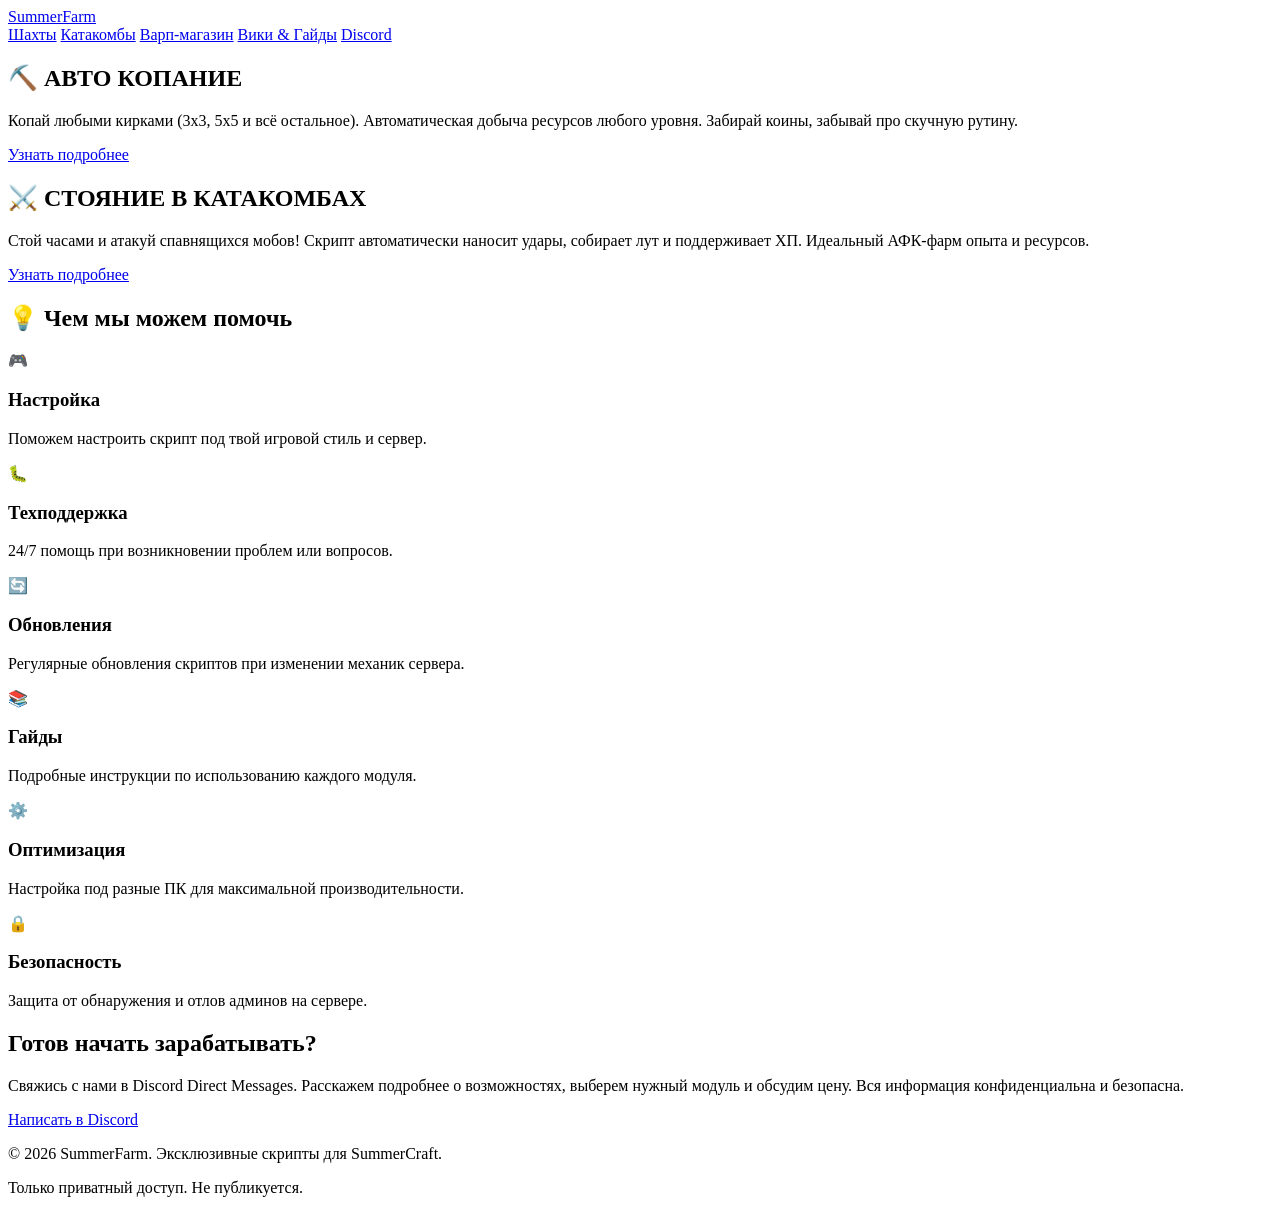
==== index.html @ befe3ccd "Create index.html" ====
<!DOCTYPE html>
<html lang="ru">
<head>
    <meta charset="UTF-8">
    <meta name="viewport" content="width=device-width, initial-scale=1.0">
    <title>SummerFarm - Автофарм для SummerCraft</title>
    <link rel="stylesheet" href="style.css">
</head>
<body>
    <!-- HEADER -->
    <header>
        <a href="index.html" class="logo">SummerFarm</a>
        <nav>
            <a href="mines.html">Шахты</a>
            <a href="catacombs.html">Катакомбы</a>
            <a href="warp.html">Варп-магазин</a>
            <a href="wiki.html">Вики & Гайды</a>
            <a href="#cta" class="btn-discord">Discord</a>
        </nav>
    </header>

    <!-- HERO SPLIT SCREEN -->
    <section class="hero">
        <div class="hero-section hero-left">
            <h1 class="hero-title">⛏️ АВТО КОПАНИЕ</h1>
            <p class="hero-subtitle">
                Копай любыми кирками (3x3, 5x5 и всё остальное). Автоматическая добыча ресурсов любого уровня. Забирай коины, забывай про скучную рутину.
            </p>
            <a href="mines.html" class="btn-hero">Узнать подробнее</a>
        </div>
        <div class="hero-section hero-right">
            <h1 class="hero-title">⚔️ СТОЯНИЕ В КАТАКОМБАХ</h1>
            <p class="hero-subtitle">
                Стой часами и атакуй спавнящихся мобов! Скрипт автоматически наносит удары, собирает лут и поддерживает ХП. Идеальный АФК-фарм опыта и ресурсов.
            </p>
            <a href="catacombs.html" class="btn-hero">Узнать подробнее</a>
        </div>
    </section>

    <!-- FEATURES SECTION -->
    <section class="features-section">
        <h2 class="features-title">💡 Чем мы можем помочь</h2>
        <div class="features-grid">
            <div class="feature-item">
                <div class="feature-icon">🎮</div>
                <h3 class="feature-title">Настройка</h3>
                <p class="feature-text">Поможем настроить скрипт под твой игровой стиль и сервер.</p>
            </div>

            <div class="feature-item">
                <div class="feature-icon">🐛</div>
                <h3 class="feature-title">Техподдержка</h3>
                <p class="feature-text">24/7 помощь при возникновении проблем или вопросов.</p>
            </div>

            <div class="feature-item">
                <div class="feature-icon">🔄</div>
                <h3 class="feature-title">Обновления</h3>
                <p class="feature-text">Регулярные обновления скриптов при изменении механик сервера.</p>
            </div>

            <div class="feature-item">
                <div class="feature-icon">📚</div>
                <h3 class="feature-title">Гайды</h3>
                <p class="feature-text">Подробные инструкции по использованию каждого модуля.</p>
            </div>

            <div class="feature-item">
                <div class="feature-icon">⚙️</div>
                <h3 class="feature-title">Оптимизация</h3>
                <p class="feature-text">Настройка под разные ПК для максимальной производительности.</p>
            </div>

            <div class="feature-item">
                <div class="feature-icon">🔒</div>
                <h3 class="feature-title">Безопасность</h3>
                <p class="feature-text">Защита от обнаружения и отлов админов на сервере.</p>
            </div>
        </div>
    </section>

    <!-- CTA SECTION -->
    <section class="cta-section" id="cta">
        <h2 class="cta-title">Готов начать зарабатывать?</h2>
        <p class="cta-text">
            Свяжись с нами в Discord Direct Messages. Расскажем подробнее о возможностях, выберем нужный модуль и обсудим цену. Вся информация конфиденциальна и безопасна.
        </p>
        <a href="https://discord.com/users/YOUR_DISCORD_ID" class="btn-cta" target="_blank">Написать в Discord</a>
    </section>

    <!-- FOOTER -->
    <footer>
        <p>© 2026 SummerFarm. Эксклюзивные скрипты для SummerCraft.</p>
        <p>Только приватный доступ. Не публикуется.</p>
    </footer>

    <script src="script.js"></script>
</body>
</html>
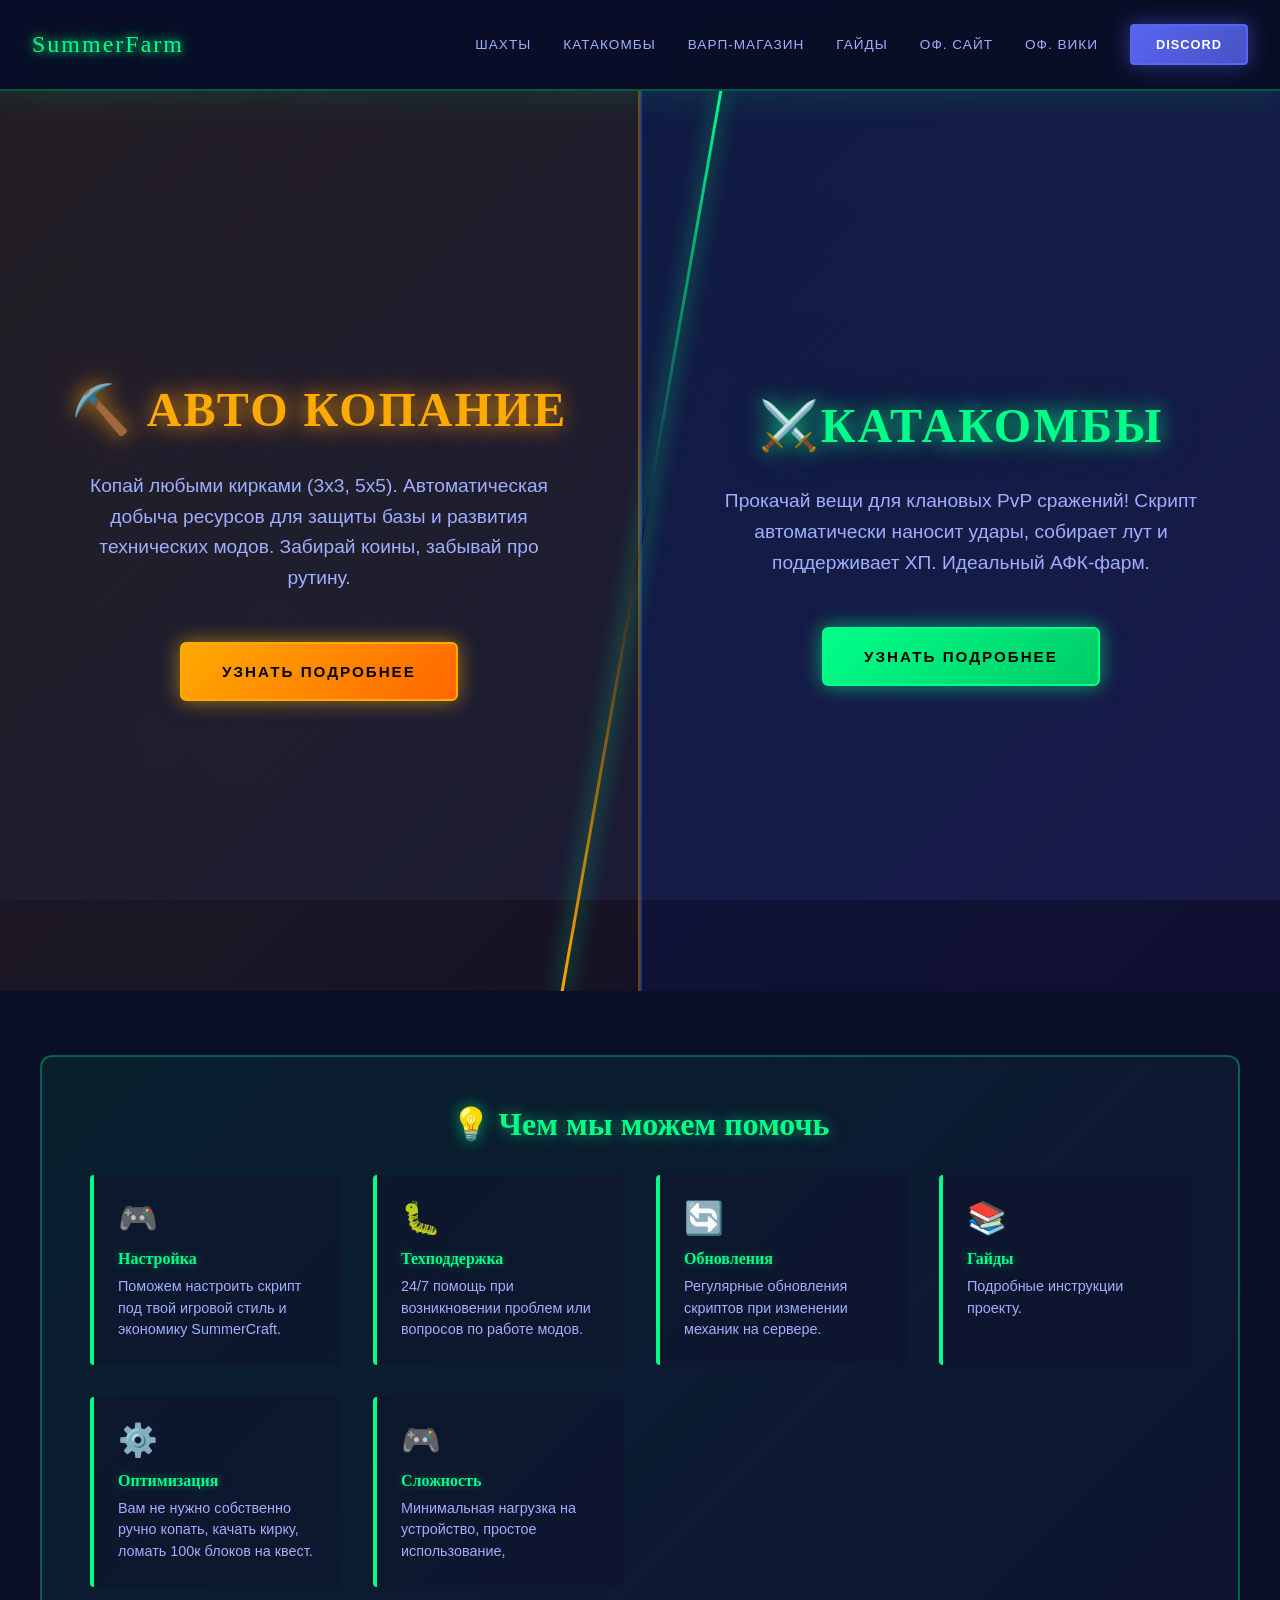
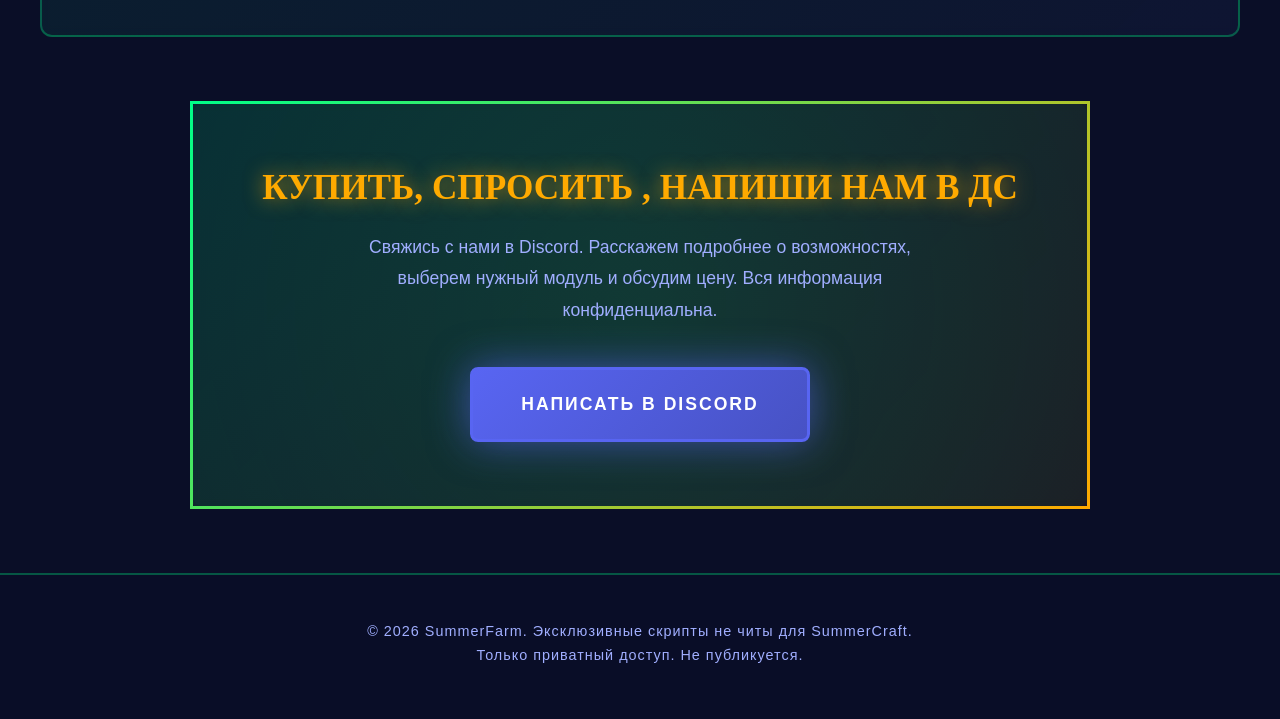
==== commit 46ef2c5e: "Update index.html" ====
--- a/index.html
+++ b/index.html
@@ -3,94 +3,92 @@
 <head>
     <meta charset="UTF-8">
     <meta name="viewport" content="width=device-width, initial-scale=1.0">
+    <meta name="description" content="Приватный автофарм для SummerCraft. Добывай ресурсы для технической и магической сборки без вайпов 24/7. Стабильная работа скриптов.">
     <title>SummerFarm - Автофарм для SummerCraft</title>
     <link rel="stylesheet" href="style.css">
 </head>
 <body>
-    <!-- HEADER -->
     <header>
         <a href="index.html" class="logo">SummerFarm</a>
         <nav>
             <a href="mines.html">Шахты</a>
             <a href="catacombs.html">Катакомбы</a>
             <a href="warp.html">Варп-магазин</a>
-            <a href="wiki.html">Вики & Гайды</a>
+            <a href="wiki.html">Гайды</a>
+            <a href="https://summercraft.net/" target="_blank">Оф. Сайт</a>
+            <a href="https://summercraft.net/wiki" target="_blank">Оф. Вики</a>
             <a href="#cta" class="btn-discord">Discord</a>
         </nav>
     </header>
 
-    <!-- HERO SPLIT SCREEN -->
     <section class="hero">
         <div class="hero-section hero-left">
             <h1 class="hero-title">⛏️ АВТО КОПАНИЕ</h1>
             <p class="hero-subtitle">
-                Копай любыми кирками (3x3, 5x5 и всё остальное). Автоматическая добыча ресурсов любого уровня. Забирай коины, забывай про скучную рутину.
+                Копай любыми кирками (3x3, 5x5). Автоматическая добыча ресурсов для защиты базы и развития технических модов. Забирай коины, забывай про рутину.
             </p>
             <a href="mines.html" class="btn-hero">Узнать подробнее</a>
         </div>
         <div class="hero-section hero-right">
-            <h1 class="hero-title">⚔️ СТОЯНИЕ В КАТАКОМБАХ</h1>
+            <h1 class="hero-title">⚔️КАТАКОМБЫ</h1>
             <p class="hero-subtitle">
-                Стой часами и атакуй спавнящихся мобов! Скрипт автоматически наносит удары, собирает лут и поддерживает ХП. Идеальный АФК-фарм опыта и ресурсов.
+                Прокачай вещи для клановых PvP сражений! Скрипт автоматически наносит удары, собирает лут и поддерживает ХП. Идеальный АФК-фарм.
             </p>
             <a href="catacombs.html" class="btn-hero">Узнать подробнее</a>
         </div>
     </section>
 
-    <!-- FEATURES SECTION -->
     <section class="features-section">
         <h2 class="features-title">💡 Чем мы можем помочь</h2>
         <div class="features-grid">
             <div class="feature-item">
                 <div class="feature-icon">🎮</div>
                 <h3 class="feature-title">Настройка</h3>
-                <p class="feature-text">Поможем настроить скрипт под твой игровой стиль и сервер.</p>
+                <p class="feature-text">Поможем настроить скрипт под твой игровой стиль и экономику SummerCraft.</p>
             </div>
 
             <div class="feature-item">
                 <div class="feature-icon">🐛</div>
                 <h3 class="feature-title">Техподдержка</h3>
-                <p class="feature-text">24/7 помощь при возникновении проблем или вопросов.</p>
+                <p class="feature-text">24/7 помощь при возникновении проблем или вопросов по работе модов.</p>
             </div>
 
             <div class="feature-item">
                 <div class="feature-icon">🔄</div>
                 <h3 class="feature-title">Обновления</h3>
-                <p class="feature-text">Регулярные обновления скриптов при изменении механик сервера.</p>
+                <p class="feature-text">Регулярные обновления скриптов при изменении механик на сервере.</p>
             </div>
 
             <div class="feature-item">
                 <div class="feature-icon">📚</div>
                 <h3 class="feature-title">Гайды</h3>
-                <p class="feature-text">Подробные инструкции по использованию каждого модуля.</p>
+                <p class="feature-text">Подробные инструкции проекту.</p>
             </div>
 
             <div class="feature-item">
                 <div class="feature-icon">⚙️</div>
                 <h3 class="feature-title">Оптимизация</h3>
-                <p class="feature-text">Настройка под разные ПК для максимальной производительности.</p>
+                <p class="feature-text">Вам не нужно собственно ручно копать, качать кирку, ломать 100к блоков на квест.</p>
             </div>
 
             <div class="feature-item">
-                <div class="feature-icon">🔒</div>
-                <h3 class="feature-title">Безопасность</h3>
-                <p class="feature-text">Защита от обнаружения и отлов админов на сервере.</p>
+                <div class="feature-icon">🎮</div>
+                <h3 class="feature-title">Сложность</h3>
+                <p class="feature-text">Минимальная нагрузка на устройство, простое использование, </p>
             </div>
         </div>
     </section>
 
-    <!-- CTA SECTION -->
     <section class="cta-section" id="cta">
-        <h2 class="cta-title">Готов начать зарабатывать?</h2>
+        <h2 class="cta-title">Купить, спросить , напиши нам в дс</h2>
         <p class="cta-text">
-            Свяжись с нами в Discord Direct Messages. Расскажем подробнее о возможностях, выберем нужный модуль и обсудим цену. Вся информация конфиденциальна и безопасна.
+            Свяжись с нами в Discord. Расскажем подробнее о возможностях, выберем нужный модуль и обсудим цену. Вся информация конфиденциальна.
         </p>
-        <a href="https://discord.com/users/YOUR_DISCORD_ID" class="btn-cta" target="_blank">Написать в Discord</a>
+        <a href="https://discord.com/users/657635749520343040" class="btn-cta" target="_blank">Написать в Discord</a>
     </section>
 
-    <!-- FOOTER -->
     <footer>
-        <p>© 2026 SummerFarm. Эксклюзивные скрипты для SummerCraft.</p>
+        <p>© 2026 SummerFarm. Эксклюзивные скрипты не читы для SummerCraft.</p>
         <p>Только приватный доступ. Не публикуется.</p>
     </footer>
 
--- a/style.css
+++ b/style.css
@@ -0,0 +1,716 @@
+* {
+    margin: 0;
+    padding: 0;
+    box-sizing: border-box;
+}
+
+:root {
+    --accent-green: #00ff88;
+    --accent-gold: #ffaa00;
+    --accent-purple: #ff00ff;
+    --dark-bg: #0a0e27;
+    --card-bg: rgba(15, 20, 45, 0.85);
+    --text-primary: #e0e6ff;
+    --text-secondary: #a0aeff;
+}
+
+@import url('https://fonts.googleapis.com/css2?family=Orbitron:wght@400;700;900&family=Press+Start+2P&display=swap');
+
+html {
+    scroll-behavior: smooth;
+}
+
+body {
+    font-family: 'Orbitron', sans-serif;
+    color: var(--text-primary);
+    background: var(--dark-bg);
+    overflow-x: hidden;
+    position: relative;
+}
+
+body::before {
+    content: '';
+    position: fixed;
+    top: 0;
+    left: 0;
+    width: 100%;
+    height: 100%;
+    background: 
+        linear-gradient(135deg, rgba(10, 14, 39, 0.75) 0%, rgba(20, 30, 70, 0.8) 100%),
+        radial-gradient(circle at 20% 80%, rgba(0, 255, 136, 0.05) 0%, transparent 50%),
+        radial-gradient(circle at 80% 20%, rgba(255, 170, 0, 0.03) 0%, transparent 50%);
+    pointer-events: none;
+    z-index: -1;
+}
+
+/* ===== HEADER ===== */
+header {
+    position: sticky;
+    top: 0;
+    z-index: 1000;
+    background: rgba(10, 14, 39, 0.95);
+    backdrop-filter: blur(10px);
+    border-bottom: 2px solid rgba(0, 255, 136, 0.3);
+    padding: 1.5rem 2rem;
+    display: flex;
+    justify-content: space-between;
+    align-items: center;
+    gap: 3rem;
+    box-shadow: 0 8px 32px rgba(0, 255, 136, 0.1);
+}
+
+.logo {
+    font-family: 'Press Start 2P', cursive;
+    font-size: 1.5rem;
+    color: var(--accent-green);
+    text-shadow: 0 0 10px var(--accent-green), 0 0 20px rgba(0, 255, 136, 0.5);
+    letter-spacing: 2px;
+    white-space: nowrap;
+    text-decoration: none;
+    display: inline-block;
+}
+
+.logo:hover {
+    text-shadow: 0 0 15px var(--accent-green), 0 0 30px rgba(0, 255, 136, 0.7);
+}
+
+nav {
+    display: flex;
+    gap: 2rem;
+    align-items: center;
+    flex-wrap: wrap;
+}
+
+nav a {
+    color: var(--text-secondary);
+    text-decoration: none;
+    font-size: 0.85rem;
+    text-transform: uppercase;
+    letter-spacing: 1px;
+    transition: all 0.3s ease;
+    position: relative;
+    padding: 0.5rem 0;
+}
+
+nav a::after {
+    content: '';
+    position: absolute;
+    bottom: -5px;
+    left: 0;
+    width: 0%;
+    height: 2px;
+    background: var(--accent-green);
+    transition: width 0.3s ease;
+}
+
+nav a:hover {
+    color: var(--accent-green);
+}
+
+nav a:hover::after {
+    width: 100%;
+}
+
+.btn-discord {
+    background: linear-gradient(135deg, #5865f2, #4752c4);
+    color: #fff;
+    padding: 0.7rem 1.5rem;
+    border-radius: 4px;
+    font-weight: 700;
+    text-transform: uppercase;
+    letter-spacing: 1px;
+    cursor: pointer;
+    transition: all 0.3s ease;
+    border: 2px solid #5865f2;
+    font-size: 0.8rem;
+    box-shadow: 0 0 20px rgba(88, 101, 242, 0.5);
+    text-decoration: none;
+    display: inline-block;
+}
+
+.btn-discord:hover {
+    transform: scale(1.05);
+    box-shadow: 0 0 30px rgba(88, 101, 242, 0.8);
+    background: linear-gradient(135deg, #4752c4, #3d4699);
+}
+
+/* ===== HERO SPLIT SCREEN ===== */
+.hero {
+    display: grid;
+    grid-template-columns: 1fr 1fr;
+    min-height: 100vh;
+    position: relative;
+    overflow: hidden;
+}
+
+.hero::before {
+    content: '';
+    position: absolute;
+    top: 0;
+    left: 50%;
+    width: 3px;
+    height: 100%;
+    background: linear-gradient(180deg, var(--accent-green) 0%, transparent 50%, var(--accent-gold) 100%);
+    transform: skewX(-10deg);
+    z-index: 10;
+    box-shadow: 0 0 20px var(--accent-green);
+}
+
+.hero-section {
+    display: flex;
+    flex-direction: column;
+    justify-content: center;
+    align-items: center;
+    padding: 3rem;
+    text-align: center;
+    position: relative;
+    overflow: hidden;
+    transition: all 0.5s ease;
+    cursor: pointer;
+}
+
+.hero-section::before {
+    content: '';
+    position: absolute;
+    top: 0;
+    left: 0;
+    width: 100%;
+    height: 100%;
+    background: radial-gradient(circle at center, rgba(0, 255, 136, 0.05) 0%, transparent 80%);
+    opacity: 0;
+    transition: opacity 0.5s ease;
+    z-index: -1;
+}
+
+.hero-section:hover::before {
+    opacity: 1;
+}
+
+.hero-section:hover {
+    transform: scale(1.02);
+}
+
+.hero-left {
+    background: linear-gradient(135deg, rgba(255, 170, 0, 0.1) 0%, rgba(255, 100, 0, 0.05) 100%);
+    border-right: 2px solid rgba(255, 170, 0, 0.3);
+}
+
+.hero-right {
+    background: linear-gradient(135deg, rgba(50, 100, 255, 0.1) 0%, rgba(150, 50, 255, 0.05) 100%);
+    border-left: 2px solid rgba(100, 150, 255, 0.3);
+}
+
+.hero-title {
+    font-family: 'Press Start 2P', cursive;
+    font-size: 3rem;
+    color: var(--accent-gold);
+    margin-bottom: 2rem;
+    text-shadow: 0 0 20px rgba(255, 170, 0, 0.8), 0 0 40px rgba(255, 100, 0, 0.4);
+    letter-spacing: 2px;
+    line-height: 1.2;
+    animation: titleGlow 3s ease-in-out infinite;
+}
+
+.hero-right .hero-title {
+    color: var(--accent-green);
+    text-shadow: 0 0 20px rgba(0, 255, 136, 0.8), 0 0 40px rgba(0, 150, 100, 0.4);
+}
+
+@keyframes titleGlow {
+    0%, 100% { text-shadow: 0 0 20px rgba(255, 170, 0, 0.8), 0 0 40px rgba(255, 100, 0, 0.4); }
+    50% { text-shadow: 0 0 30px rgba(255, 170, 0, 1), 0 0 60px rgba(255, 100, 0, 0.6); }
+}
+
+.hero-right .hero-title {
+    animation: titleGlow2 3s ease-in-out infinite;
+}
+
+@keyframes titleGlow2 {
+    0%, 100% { text-shadow: 0 0 20px rgba(0, 255, 136, 0.8), 0 0 40px rgba(0, 150, 100, 0.4); }
+    50% { text-shadow: 0 0 30px rgba(0, 255, 136, 1), 0 0 60px rgba(0, 150, 100, 0.6); }
+}
+
+.hero-subtitle {
+    font-size: 1.2rem;
+    color: var(--text-secondary);
+    margin-bottom: 3rem;
+    max-width: 500px;
+    line-height: 1.6;
+    font-weight: 400;
+}
+
+.btn-hero {
+    background: linear-gradient(135deg, var(--accent-gold), #ff6600);
+    color: #000;
+    padding: 1.2rem 2.5rem;
+    border-radius: 6px;
+    font-weight: 700;
+    text-transform: uppercase;
+    letter-spacing: 2px;
+    cursor: pointer;
+    border: 2px solid var(--accent-gold);
+    font-size: 0.95rem;
+    transition: all 0.3s ease;
+    box-shadow: 0 0 20px rgba(255, 170, 0, 0.6);
+    text-decoration: none;
+    display: inline-block;
+}
+
+.hero-right .btn-hero {
+    background: linear-gradient(135deg, var(--accent-green), #00cc66);
+    border-color: var(--accent-green);
+    box-shadow: 0 0 20px rgba(0, 255, 136, 0.6);
+}
+
+.btn-hero:hover {
+    transform: translateY(-3px);
+    box-shadow: 0 0 30px rgba(255, 170, 0, 1), 0 0 60px rgba(255, 100, 0, 0.5);
+}
+
+.hero-right .btn-hero:hover {
+    box-shadow: 0 0 30px rgba(0, 255, 136, 1), 0 0 60px rgba(0, 150, 100, 0.5);
+}
+
+/* ===== SECTIONS ===== */
+.section {
+    padding: 5rem 2rem;
+    max-width: 1200px;
+    margin: 0 auto;
+}
+
+.section-title {
+    font-family: 'Press Start 2P', cursive;
+    font-size: 2.5rem;
+    color: var(--accent-green);
+    margin-bottom: 1rem;
+    text-shadow: 0 0 15px rgba(0, 255, 136, 0.6);
+    text-align: center;
+    letter-spacing: 1px;
+}
+
+.section-description {
+    text-align: center;
+    color: var(--text-secondary);
+    margin-bottom: 3rem;
+    font-size: 1.1rem;
+    max-width: 700px;
+    margin-left: auto;
+    margin-right: auto;
+}
+
+/* ===== CARDS GRID ===== */
+.cards-grid {
+    display: grid;
+    grid-template-columns: repeat(auto-fit, minmax(320px, 1fr));
+    gap: 2rem;
+    margin-bottom: 3rem;
+}
+
+.card {
+    background: var(--card-bg);
+    border: 2px solid rgba(0, 255, 136, 0.3);
+    border-radius: 8px;
+    padding: 2rem;
+    position: relative;
+    overflow: hidden;
+    transition: all 0.3s ease;
+    backdrop-filter: blur(5px);
+    cursor: pointer;
+}
+
+.card::before {
+    content: '';
+    position: absolute;
+    top: -50%;
+    left: -50%;
+    width: 200%;
+    height: 200%;
+    background: radial-gradient(circle, rgba(0, 255, 136, 0.1) 0%, transparent 70%);
+    opacity: 0;
+    transition: opacity 0.3s ease;
+}
+
+.card:hover::before {
+    opacity: 1;
+}
+
+.card:hover {
+    transform: translateY(-8px);
+    border-color: var(--accent-green);
+    box-shadow: 0 0 30px rgba(0, 255, 136, 0.5), inset 0 0 20px rgba(0, 255, 136, 0.05);
+}
+
+.card.premium {
+    border-color: var(--accent-purple);
+    background: rgba(255, 0, 255, 0.08);
+}
+
+.card.premium:hover {
+    border-color: var(--accent-purple);
+    box-shadow: 0 0 30px rgba(255, 0, 255, 0.5), inset 0 0 20px rgba(255, 0, 255, 0.05);
+}
+
+.card-icon {
+    font-size: 2.5rem;
+    margin-bottom: 1rem;
+}
+
+.card-title {
+    font-family: 'Press Start 2P', cursive;
+    font-size: 1.3rem;
+    color: var(--accent-green);
+    margin-bottom: 0.8rem;
+    text-shadow: 0 0 10px rgba(0, 255, 136, 0.4);
+}
+
+.card.premium .card-title {
+    color: var(--accent-purple);
+    text-shadow: 0 0 10px rgba(255, 0, 255, 0.6);
+}
+
+.card-badge {
+    display: inline-block;
+    padding: 0.4rem 0.8rem;
+    border-radius: 3px;
+    font-size: 0.75rem;
+    font-weight: 700;
+    text-transform: uppercase;
+    letter-spacing: 1px;
+    margin-bottom: 1rem;
+}
+
+.badge-premium {
+    background: rgba(255, 0, 255, 0.3);
+    color: var(--accent-purple);
+    border: 1px solid var(--accent-purple);
+}
+
+.card-description {
+    color: var(--text-secondary);
+    font-size: 0.95rem;
+    line-height: 1.6;
+    margin-bottom: 1.5rem;
+}
+
+/* ===== FEATURES SECTION ===== */
+.features-section {
+    background: linear-gradient(135deg, rgba(0, 255, 136, 0.08) 0%, rgba(100, 150, 255, 0.05) 100%);
+    border: 2px solid rgba(0, 255, 136, 0.3);
+    border-radius: 12px;
+    padding: 3rem;
+    margin: 4rem auto;
+    max-width: 1200px;
+    backdrop-filter: blur(5px);
+}
+
+.features-title {
+    font-family: 'Press Start 2P', cursive;
+    font-size: 2rem;
+    color: var(--accent-green);
+    margin-bottom: 2rem;
+    text-shadow: 0 0 15px rgba(0, 255, 136, 0.6);
+    text-align: center;
+}
+
+.features-grid {
+    display: grid;
+    grid-template-columns: repeat(auto-fit, minmax(250px, 1fr));
+    gap: 2rem;
+}
+
+.feature-item {
+    padding: 1.5rem;
+    background: rgba(15, 20, 45, 0.6);
+    border-left: 4px solid var(--accent-green);
+    border-radius: 4px;
+    transition: all 0.3s ease;
+}
+
+.feature-item:hover {
+    background: rgba(15, 20, 45, 0.9);
+    box-shadow: 0 0 20px rgba(0, 255, 136, 0.2);
+    transform: translateX(5px);
+}
+
+.feature-icon {
+    font-size: 2rem;
+    margin-bottom: 0.8rem;
+}
+
+.feature-title {
+    font-family: 'Press Start 2P', cursive;
+    font-size: 1rem;
+    color: var(--accent-green);
+    margin-bottom: 0.5rem;
+    text-shadow: 0 0 8px rgba(0, 255, 136, 0.4);
+}
+
+.feature-text {
+    color: var(--text-secondary);
+    font-size: 0.9rem;
+    line-height: 1.5;
+}
+
+/* ===== CTA SECTION ===== */
+.cta-section {
+    background: linear-gradient(135deg, rgba(0, 255, 136, 0.12) 0%, rgba(255, 170, 0, 0.08) 100%);
+    border: 3px solid;
+    border-image: linear-gradient(135deg, var(--accent-green) 0%, var(--accent-gold) 100%) 1;
+    border-radius: 12px;
+    padding: 4rem;
+    text-align: center;
+    margin: 4rem auto;
+    max-width: 900px;
+    backdrop-filter: blur(5px);
+    position: relative;
+    overflow: hidden;
+}
+
+.cta-section::before {
+    content: '';
+    position: absolute;
+    top: -50%;
+    right: -50%;
+    width: 200%;
+    height: 200%;
+    background: radial-gradient(circle, rgba(0, 255, 136, 0.1) 0%, transparent 70%);
+    animation: ctaPulse 3s ease-in-out infinite;
+}
+
+@keyframes ctaPulse {
+    0%, 100% { opacity: 0.3; }
+    50% { opacity: 0.6; }
+}
+
+.cta-title {
+    font-family: 'Press Start 2P', cursive;
+    font-size: 2.2rem;
+    color: var(--accent-gold);
+    margin-bottom: 1.5rem;
+    text-shadow: 0 0 20px rgba(255, 170, 0, 0.7);
+    text-transform: uppercase;
+    position: relative;
+    z-index: 1;
+}
+
+.cta-text {
+    color: var(--text-secondary);
+    font-size: 1.1rem;
+    line-height: 1.8;
+    margin-bottom: 2.5rem;
+    max-width: 600px;
+    margin-left: auto;
+    margin-right: auto;
+    position: relative;
+    z-index: 1;
+}
+
+.btn-cta {
+    background: linear-gradient(135deg, #5865f2, #4752c4);
+    color: #fff;
+    padding: 1.5rem 3rem;
+    border-radius: 8px;
+    font-weight: 900;
+    text-transform: uppercase;
+    letter-spacing: 2px;
+    cursor: pointer;
+    border: 3px solid #5865f2;
+    font-size: 1.1rem;
+    transition: all 0.3s ease;
+    box-shadow: 0 0 40px rgba(88, 101, 242, 0.6);
+    text-decoration: none;
+    display: inline-block;
+    position: relative;
+    z-index: 1;
+    animation: pulseButton 2s ease-in-out infinite;
+}
+
+@keyframes pulseButton {
+    0%, 100% { transform: scale(1); box-shadow: 0 0 40px rgba(88, 101, 242, 0.6); }
+    50% { transform: scale(1.05); box-shadow: 0 0 60px rgba(88, 101, 242, 0.9); }
+}
+
+.btn-cta:hover {
+    transform: scale(1.08);
+    box-shadow: 0 0 60px rgba(88, 101, 242, 1);
+}
+
+/* ===== FOOTER ===== */
+footer {
+    background: rgba(10, 14, 39, 0.95);
+    border-top: 2px solid rgba(0, 255, 136, 0.3);
+    padding: 3rem 2rem;
+    text-align: center;
+    color: var(--text-secondary);
+    font-size: 0.9rem;
+    backdrop-filter: blur(10px);
+    margin-top: 4rem;
+}
+
+footer p {
+    letter-spacing: 1px;
+    margin-bottom: 0.5rem;
+}
+
+/* ===== BACK BUTTON ===== */
+.back-link {
+    display: inline-flex;
+    align-items: center;
+    gap: 0.5rem;
+    color: var(--accent-green);
+    text-decoration: none;
+    font-size: 0.95rem;
+    margin: 2rem 0;
+    padding: 0.5rem 1rem;
+    border: 2px solid rgba(0, 255, 136, 0.3);
+    border-radius: 4px;
+    transition: all 0.3s ease;
+}
+
+.back-link:hover {
+    border-color: var(--accent-green);
+    box-shadow: 0 0 20px rgba(0, 255, 136, 0.3);
+    transform: translateX(-5px);
+}
+
+/* ===== INVENTORY GRID ===== */
+.inventory-grid {
+    display: grid;
+    grid-template-columns: repeat(auto-fill, minmax(120px, 1fr));
+    gap: 1rem;
+    margin: 2rem 0;
+    padding: 2rem;
+    background: rgba(15, 20, 45, 0.5);
+    border: 2px dashed rgba(0, 255, 136, 0.3);
+    border-radius: 8px;
+}
+
+.inventory-slot {
+    aspect-ratio: 1;
+    background: rgba(0, 255, 136, 0.05);
+    border: 2px solid rgba(0, 255, 136, 0.2);
+    border-radius: 4px;
+    display: flex;
+    align-items: center;
+    justify-content: center;
+    color: var(--text-secondary);
+    font-size: 0.8rem;
+    transition: all 0.3s ease;
+}
+
+.inventory-slot:hover {
+    background: rgba(0, 255, 136, 0.1);
+    border-color: var(--accent-green);
+    box-shadow: 0 0 15px rgba(0, 255, 136, 0.2);
+}
+
+/* ===== RESPONSIVE ===== */
+@media (max-width: 768px) {
+    header {
+        flex-direction: column;
+        gap: 1rem;
+        padding: 1rem;
+    }
+
+    nav {
+        gap: 0.5rem;
+        font-size: 0.7rem;
+    }
+
+    .hero {
+        grid-template-columns: 1fr;
+    }
+
+    .hero::before {
+        display: none;
+    }
+
+    .hero-left {
+        border-right: none;
+        border-bottom: 2px solid rgba(255, 170, 0, 0.3);
+        min-height: 50vh;
+    }
+
+    .hero-right {
+        border-left: none;
+        border-top: 2px solid rgba(100, 150, 255, 0.3);
+        min-height: 50vh;
+    }
+
+    .hero-title {
+        font-size: 1.8rem;
+    }
+
+    .section-title {
+        font-size: 1.8rem;
+    }
+
+    .cta-title {
+        font-size: 1.6rem;
+    }
+
+    .btn-hero, .btn-cta {
+        padding: 0.8rem 1.5rem;
+        font-size: 0.8rem;
+    }
+
+    .cards-grid {
+        grid-template-columns: 1fr;
+    }
+
+    .features-grid {
+        grid-template-columns: 1fr;
+    }
+
+    .cta-section {
+        padding: 2rem;
+    }
+
+    .section {
+        padding: 3rem 1rem;
+    }
+}
+
+/* ===== ANIMATIONS ===== */
+.fade-in {
+    opacity: 0;
+    transform: translateY(30px);
+    animation: fadeIn 0.8s ease forwards;
+}
+
+@keyframes fadeIn {
+    to {
+        opacity: 1;
+        transform: translateY(0);
+    }
+}
+
+.slide-in-left {
+    animation: slideInLeft 0.6s ease;
+}
+
+@keyframes slideInLeft {
+    from {
+        opacity: 0;
+        transform: translateX(-30px);
+    }
+    to {
+        opacity: 1;
+        transform: translateX(0);
+    }
+}
+
+.slide-in-right {
+    animation: slideInRight 0.6s ease;
+}
+
+@keyframes slideInRight {
+    from {
+        opacity: 0;
+        transform: translateX(30px);
+    }
+    to {
+        opacity: 1;
+        transform: translateX(0);
+    }
+}
